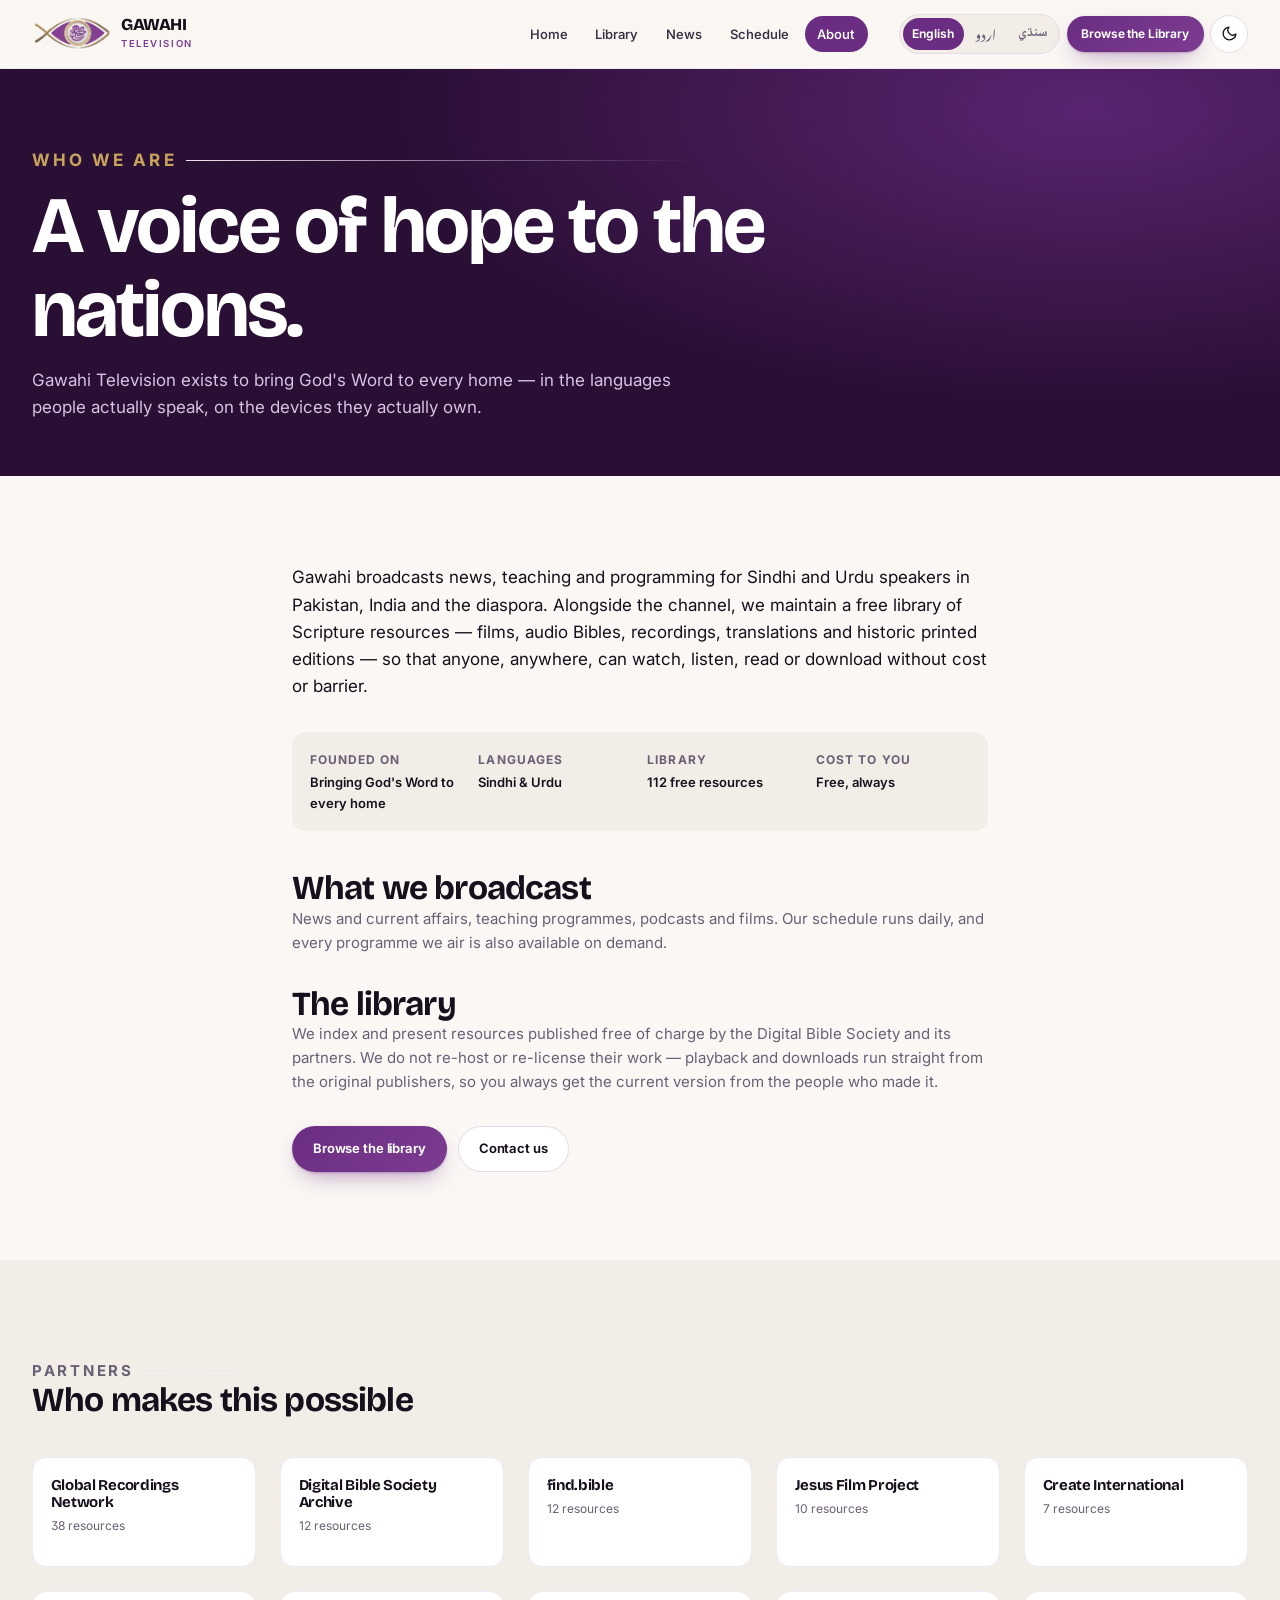
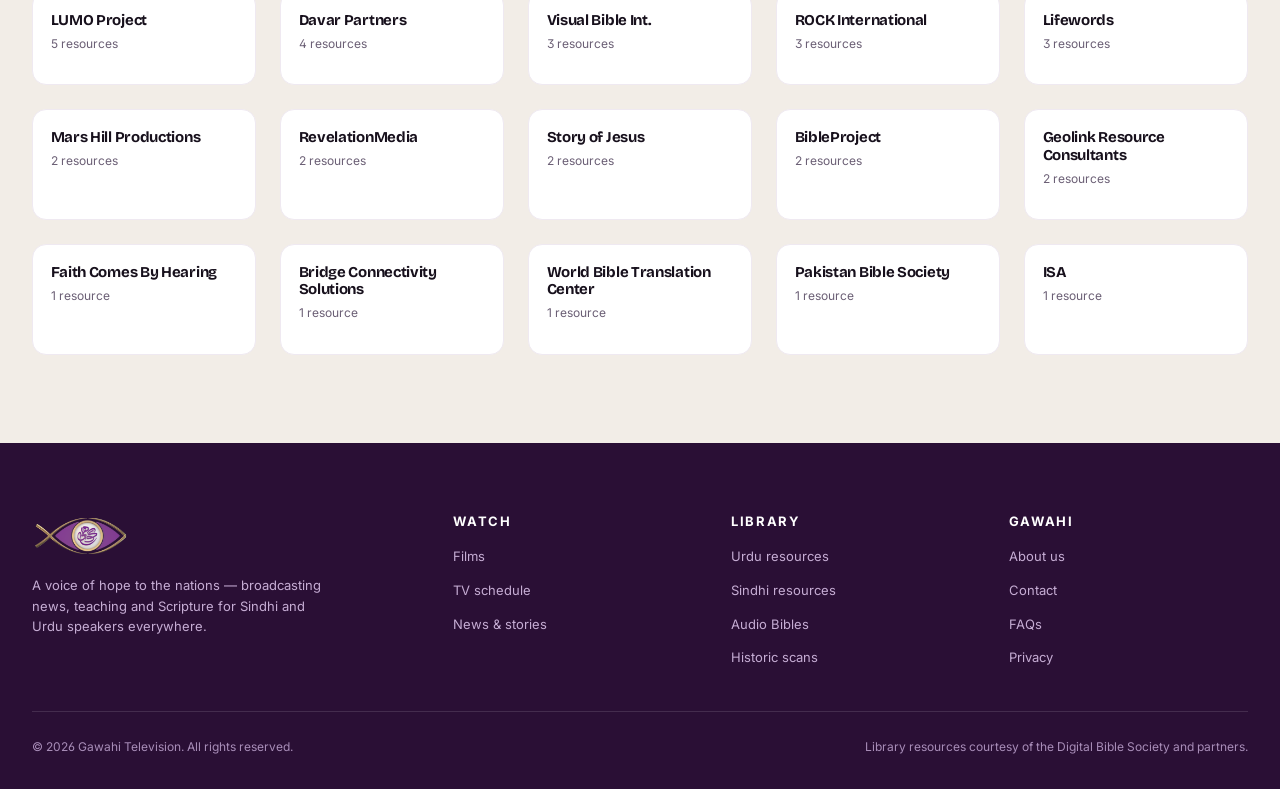
==== about.html @ 65384747 "Rebuild the Gawahi front end with a trilingual Scripture library Replaces the WordPress theme front " ====
<!doctype html>
<html lang="en">
<head>
<meta charset="utf-8">
<meta name="viewport" content="width=device-width,initial-scale=1">
<title>About — Gawahi Television</title>
<meta name="description" content="About Gawahi Television: a voice of hope to the nations, broadcasting and publishing free Scripture resources in Sindhi and Urdu.">
<link rel="icon" href="assets/img/gawahi-logo.png">
<link rel="preconnect" href="https://fonts.googleapis.com">
<link rel="preconnect" href="https://fonts.gstatic.com" crossorigin>
<link href="https://fonts.googleapis.com/css2?family=Bricolage+Grotesque:opsz,wght@12..96,400..800&family=Inter:wght@400..700&family=Noto+Nastaliq+Urdu:wght@400..700&family=Noto+Naskh+Arabic:wght@400..700&display=swap" rel="stylesheet">
<link rel="stylesheet" href="assets/css/site.css">
<script>
/* Apply the saved language before first paint so RTL never flashes. */
(function(){try{var l=localStorage.getItem('gawahi-lang');
if(l==='ur'||l==='sd'){var r=document.documentElement;r.lang=l;r.dir='rtl';
r.dataset.font=l==='ur'?'nastaliq':'naskh';}}catch(e){}})();
</script>
</head>
<body>

<header class="hdr">
  <div class="hdr-in">
    <a class="brand" href="index.html">
      <img src="assets/img/gawahi-logo.png" alt="">
      <span><b>GAWAHI</b><small data-i18n="brand.tv">Television</small></span>
    </a>
    <nav class="nav" id="nav" aria-label="Main">
      <a href="index.html" data-i18n="nav.home">Home</a>
      <a href="library.html" data-i18n="nav.library">Library</a>
      <a href="news.html" data-i18n="nav.news">News</a>
      <a href="schedule.html" data-i18n="nav.schedule">Schedule</a>
      <a href="about.html" data-i18n="nav.about">About</a>
    </nav>
    <div class="hdr-act">
      <div class="lang-switch" id="langSwitch" role="group" data-i18n-aria="nav.lang"></div>
      <a class="btn btn-p btn-sm" href="library.html" data-i18n="nav.browse" style="white-space:nowrap">Browse the Library</a>
      <button class="icon-btn" id="themeBtn" data-i18n-aria="nav.theme" aria-label="Toggle theme"></button>
      <button class="icon-btn burger" id="burger" data-i18n-aria="nav.menu" aria-label="Menu" aria-expanded="false" aria-controls="nav"></button>
    </div>
  </div>
</header>

<main>
  <section class="lib-head">
    <div class="wrap">
      <p class="eyebrow" style="color:var(--gold-500)" data-i18n="about.eyebrow">Who we are</p>
      <h1 data-i18n="about.title">A voice of hope to the nations.</h1>
      <p data-i18n="about.lede">Gawahi Television exists to bring God's Word to every home.</p>
    </div>
  </section>

  <section class="sec">
    <div class="wrap" style="max-width:760px">
      <p style="font-size:var(--t-md)" data-i18n="about.p1">Gawahi broadcasts news, teaching and programming.</p>

      <div class="facts" style="margin:2rem 0">
        <div><dt data-i18n="about.f1">Founded on</dt><dd data-i18n="about.f1v">Bringing God's Word to every home</dd></div>
        <div><dt data-i18n="about.f2">Languages</dt><dd data-i18n="about.f2v">Sindhi &amp; Urdu</dd></div>
        <div><dt data-i18n="about.f3">Library</dt><dd id="aboutCount">—</dd></div>
        <div><dt data-i18n="about.f4">Cost to you</dt><dd data-i18n="about.f4v">Free, always</dd></div>
      </div>

      <h3 style="margin-top:2.5rem" data-i18n="about.h1">What we broadcast</h3>
      <p style="color:var(--ink-mute)" data-i18n="about.b1">News, teaching programmes, podcasts and films.</p>

      <h3 style="margin-top:2rem" data-i18n="about.h2">The library</h3>
      <p style="color:var(--ink-mute)" data-i18n="about.b2">We index and present resources published free of charge.</p>

      <div class="hero-cta" style="margin-top:2rem">
        <a class="btn btn-p" href="library.html" data-i18n="about.cta1">Browse the library</a>
        <a class="btn btn-o" href="https://gawahi.tv/contact/" data-i18n="about.cta2">Contact us</a>
      </div>
    </div>
  </section>

  <section class="sec band">
    <div class="wrap">
      <div class="sec-hd"><div><p class="eyebrow" data-i18n="about.pEyebrow">Partners</p>
        <h2 style="font-size:var(--t-xl)" data-i18n="about.pTitle">Who makes this possible</h2></div></div>
      <div class="grid g-4" id="partners"></div>
    </div>
  </section>
</main>

<footer class="ftr">
  <div class="wrap">
    <div class="ftr-grid">
      <div class="ftr-brand">
        <img src="assets/img/gawahi-logo.png" alt="Gawahi Television">
        <p data-i18n="ftr.blurb">A voice of hope to the nations.</p>
      </div>
      <div><h4 data-i18n="ftr.watch">Watch</h4><ul>
        <li><a href="library.html?type=film" data-i18n="ftr.films">Films</a></li>
        <li><a href="schedule.html" data-i18n="ftr.tv">TV schedule</a></li>
        <li><a href="news.html" data-i18n="ftr.news">News &amp; stories</a></li>
      </ul></div>
      <div><h4 data-i18n="ftr.library">Library</h4><ul>
        <li><a href="library.html?lang=urd" data-i18n="ftr.urdu">Urdu resources</a></li>
        <li><a href="library.html?lang=snd" data-i18n="ftr.sindhi">Sindhi resources</a></li>
        <li><a href="library.html?type=audio-bible" data-i18n="ftr.ab">Audio Bibles</a></li>
        <li><a href="library.html?type=historic" data-i18n="ftr.hist">Historic scans</a></li>
      </ul></div>
      <div><h4 data-i18n="ftr.gawahi">Gawahi</h4><ul>
        <li><a href="about.html" data-i18n="ftr.about">About us</a></li>
        <li><a href="https://gawahi.tv/contact/" data-i18n="ftr.contact">Contact</a></li>
        <li><a href="https://gawahi.tv/faqs/" data-i18n="ftr.faq">FAQs</a></li>
        <li><a href="https://gawahi.tv/privacy-policy/" data-i18n="ftr.privacy">Privacy</a></li>
      </ul></div>
    </div>
    <div class="ftr-btm">
      <span id="ftrRights"></span>
      <span data-i18n="ftr.credit">Library resources courtesy of the Digital Bible Society and partners.</span>
    </div>
  </div>
</footer>

<div class="sheet" id="sheet"><div class="sheet-bg" id="sheetBg"></div><div class="sheet-panel" id="sheetPanel" role="dialog" aria-modal="true"></div></div>
<script type="module" src="assets/js/about.js"></script>
</body>
</html>
---- assets/css/site.css ----
/* ==========================================================================
   GAWAHI Television — design system
   Brand: royal purple + antique gold, sampled from the ichthys mark.
   Type:  Bricolage Grotesque (display) / Inter (text)
          Noto Nastaliq Urdu (Urdu) / Noto Naskh Arabic (Sindhi)
   ========================================================================== */

:root{
  /* ---- brand ---- */
  --purple-900:#2A0F35; --purple-800:#431A55; --purple-700:#5A2470;
  --purple-600:#6B2D82; --purple-500:#7B3C90; --purple-400:#9A5CAE; --purple-300:#BE90CD;
  --purple-100:#EFE3F3; --purple-050:#F8F2FA;
  --gold-700:#8A6E32;  --gold-600:#A9873F; --gold-500:#C9A45C; --gold-400:#DCBE7F; --gold-100:#F5EBD6;
  --red:#C7301F; --red-soft:#E8574A;

  /* ---- surfaces ---- */
  --ink:#17101C; --ink-soft:#3A2E42; --ink-mute:#6B5F75;
  --paper:#FFFFFF; --paper-2:#FAF7F4; --paper-3:#F2EDE7;
  --line:#E4DCE8; --line-soft:#EFE9F1;

  --bg:var(--paper-2); --fg:var(--ink); --card:var(--paper);

  /* ---- type ---- */
  --display:'Bricolage Grotesque','Archivo',system-ui,sans-serif;
  --text:'Inter',system-ui,-apple-system,'Segoe UI',sans-serif;
  --urdu:'Noto Nastaliq Urdu',serif;
  --arabic:'Noto Naskh Arabic','Noto Nastaliq Urdu',serif;

  /* fluid scale — 1.25 ratio */
  --t-xs:.75rem; --t-sm:.8125rem; --t-base:.9375rem; --t-md:1.0625rem;
  --t-lg:clamp(1.25rem,1.1rem + .7vw,1.5rem);
  --t-xl:clamp(1.6rem,1.35rem + 1.2vw,2.1rem);
  --t-2xl:clamp(2.1rem,1.6rem + 2.3vw,3.2rem);
  --t-3xl:clamp(2.8rem,1.9rem + 4vw,5rem);

  --r-sm:8px; --r:14px; --r-lg:22px; --r-xl:30px;
  --pad:clamp(1rem,4vw,2rem);
  --wrap:1280px;
  --shadow:0 1px 2px rgba(23,16,28,.05),0 8px 28px -12px rgba(23,16,28,.18);
  --shadow-lg:0 2px 6px rgba(23,16,28,.06),0 28px 64px -22px rgba(23,16,28,.34);
  --ease:cubic-bezier(.22,.9,.28,1);
}

@media (prefers-color-scheme:dark){
  :root:not([data-theme="light"]){
    --bg:#120C16; --fg:#F3EDF6; --card:#1C1422;
    --ink:#F3EDF6; --ink-soft:#CDBFD6; --ink-mute:#9A8CA5;
    --paper:#1C1422; --paper-2:#120C16; --paper-3:#251B2D;
    --line:#33263C; --line-soft:#271D30;
    --purple-100:#33203D; --purple-050:#241830; --purple-600:#C9A0DA; --purple-500:#B47FC7;
  }
}
:root[data-theme="dark"]{
  --bg:#120C16; --fg:#F3EDF6; --card:#1C1422;
  --ink:#F3EDF6; --ink-soft:#CDBFD6; --ink-mute:#9A8CA5;
  --paper:#1C1422; --paper-2:#120C16; --paper-3:#251B2D;
  --line:#33263C; --line-soft:#271D30;
  --purple-100:#33203D; --purple-050:#241830;
}

*,*::before,*::after{box-sizing:border-box}
html{-webkit-text-size-adjust:100%;scroll-behavior:smooth}
@media (prefers-reduced-motion:reduce){html{scroll-behavior:auto}
  *,*::before,*::after{animation-duration:.01ms!important;transition-duration:.01ms!important}}
body{
  margin:0;background:var(--bg);color:var(--fg);
  font-family:var(--text);font-size:var(--t-base);line-height:1.6;
  font-feature-settings:"cv02","cv03","cv04","ss01";
  -webkit-font-smoothing:antialiased;overflow-x:hidden;
  /* long titles, publisher names and URLs must never push a card wider */
  overflow-wrap:break-word;
}
h1,h2,h3,h4,p,li,dd,dt,span,a,button{overflow-wrap:break-word}
/* breaking inside a cursive Arabic word severs the letter joins — never do it */
:root[data-font="nastaliq"] :not(.latin):not(.latin *),
:root[data-font="naskh"] :not(.latin):not(.latin *){overflow-wrap:normal;word-break:normal}
img,video{max-width:100%;height:auto;display:block}
a{color:inherit;text-decoration:none}
button,input,select,textarea{font:inherit;color:inherit}
:focus-visible{outline:2.5px solid var(--purple-500);outline-offset:3px;border-radius:4px}

h1,h2,h3,h4{font-family:var(--display);font-weight:700;line-height:1.05;letter-spacing:-.025em;margin:0}
h1{font-size:var(--t-3xl)} h2{font-size:var(--t-2xl)} h3{font-size:var(--t-xl)} h4{font-size:var(--t-lg)}
p{margin:0 0 1em}

.wrap{max-width:var(--wrap);margin-inline:auto;padding-inline:var(--pad)}
.stack>*+*{margin-top:var(--gap,1rem)}
.sr{position:absolute;width:1px;height:1px;padding:0;margin:-1px;overflow:hidden;clip:rect(0 0 0 0);white-space:nowrap;border:0}

/* script-aware type ------------------------------------------------------- */
[lang="ur"],.f-urdu{font-family:var(--urdu);direction:rtl;line-height:2.1;font-size:1.15em}
[lang="sd"],.f-sindhi{font-family:var(--arabic);direction:rtl;line-height:1.95;font-size:1.1em}

/* ============================ header ============================ */
.hdr{position:sticky;top:0;z-index:60;background:color-mix(in srgb,var(--bg) 86%,transparent);
  backdrop-filter:blur(14px) saturate(1.6);border-bottom:1px solid var(--line-soft)}
.hdr-in{display:flex;align-items:center;gap:clamp(.75rem,2vw,1.5rem);height:68px;
  max-width:var(--wrap);margin-inline:auto;padding-inline:var(--pad)}
.brand{display:flex;align-items:center;gap:.6rem;flex:0 0 auto}
.brand img{height:36px;width:auto}
.brand b{font-family:var(--display);font-size:1.05rem;letter-spacing:-.03em;font-weight:800;
  line-height:1;display:block}
.brand small{display:block;font-size:.6rem;letter-spacing:.16em;text-transform:uppercase;
  color:var(--purple-500);font-weight:600;margin-top:2px}
.nav{display:flex;gap:.15rem;margin-inline-start:auto;align-items:center}
.nav a{padding:.5rem .8rem;border-radius:99px;font-size:var(--t-sm);font-weight:550;
  color:var(--ink-soft);transition:.18s var(--ease)}
.nav a:hover{background:var(--purple-050);color:var(--purple-600)}
.nav a[aria-current]{background:var(--purple-600);color:#fff}
.hdr-act{display:flex;gap:.4rem;align-items:center;margin-inline-start:.4rem;flex:0 0 auto}
.hdr-act .btn{flex:0 0 auto}
.nav a{white-space:nowrap}
.icon-btn{display:grid;place-items:center;width:38px;height:38px;border-radius:50%;
  border:1px solid var(--line);background:var(--card);cursor:pointer;transition:.18s var(--ease)}
.icon-btn:hover{border-color:var(--purple-400);color:var(--purple-600);transform:translateY(-1px)}
.icon-btn svg{width:17px;height:17px;stroke:currentColor;fill:none;stroke-width:1.9;
  stroke-linecap:round;stroke-linejoin:round}
.burger{display:none}
@media(max-width:900px){
  .nav{position:fixed;inset:68px 0 auto;flex-direction:column;align-items:stretch;gap:0;
    background:var(--card);border-bottom:1px solid var(--line);padding:.5rem var(--pad) 1rem;
    transform:translateY(-120%);transition:transform .35s var(--ease);box-shadow:var(--shadow-lg)}
  .nav[data-open]{transform:none}
  .nav a{padding:.85rem .6rem;border-radius:var(--r-sm)}
  .burger{display:grid}
}

/* ============================ buttons ============================ */
.btn{display:inline-flex;align-items:center;gap:.5rem;padding:.72rem 1.25rem;border-radius:99px;
  font-size:var(--t-sm);font-weight:650;letter-spacing:-.01em;cursor:pointer;border:1px solid transparent;
  transition:.2s var(--ease);position:relative;overflow:hidden;text-align:center;justify-content:center;
  flex:0 0 auto}
.btn svg{width:16px;height:16px;stroke:currentColor;fill:none;stroke-width:2;
  stroke-linecap:round;stroke-linejoin:round;flex:0 0 auto}
.btn-p{background:linear-gradient(135deg,var(--purple-600),var(--purple-500));color:#fff;
  box-shadow:0 1px 2px rgba(107,45,130,.3),0 10px 24px -10px rgba(107,45,130,.6)}
.btn-p:hover{transform:translateY(-2px);box-shadow:0 2px 4px rgba(107,45,130,.32),0 18px 34px -12px rgba(107,45,130,.7)}
.btn-p::after{content:"";position:absolute;inset:0;background:linear-gradient(120deg,transparent 30%,
  rgba(255,255,255,.28),transparent 70%);transform:translateX(-120%);transition:transform .7s var(--ease)}
.btn-p:hover::after{transform:translateX(120%)}
.btn-g{background:var(--gold-500);color:#241703;box-shadow:0 8px 20px -10px rgba(169,135,63,.8)}
.btn-g:hover{background:var(--gold-400);transform:translateY(-2px)}
.btn-o{border-color:var(--line);background:var(--card);color:var(--fg)}
.btn-o:hover{border-color:var(--purple-400);color:var(--purple-600);transform:translateY(-2px)}
.btn-ghost{background:transparent;color:var(--ink-soft)}
.btn-ghost:hover{background:var(--purple-050);color:var(--purple-600)}
.btn-sm{padding:.45rem .85rem;font-size:var(--t-xs)}

/* ============================ chips / meta ============================ */
.chip{display:inline-flex;align-items:center;gap:.4rem;padding:.3rem .7rem;border-radius:99px;
  font-size:var(--t-xs);font-weight:600;letter-spacing:.01em;background:var(--purple-050);
  color:var(--purple-600);border:1px solid var(--purple-100)}
.chip-g{background:var(--gold-100);color:var(--gold-700);border-color:transparent}
.chip-live{background:var(--red);color:#fff;border-color:transparent}
.chip-live::before{content:"";width:6px;height:6px;border-radius:50%;background:#fff;
  animation:pulse 1.6s infinite}
@keyframes pulse{0%,100%{opacity:1}50%{opacity:.25}}
.eyebrow{font-size:var(--t-xs);font-weight:700;letter-spacing:.18em;text-transform:uppercase;
  color:var(--purple-500);margin-bottom:.6rem;display:flex;align-items:center;gap:.6rem;flex-wrap:wrap}
.eyebrow::after{content:"";flex:1 1 3rem;min-width:3rem;height:1px;
  background:linear-gradient(90deg,var(--purple-100),transparent)}
.meta{font-size:var(--t-xs);color:var(--ink-mute);display:flex;gap:.5rem;align-items:center;flex-wrap:wrap}
.meta .dot{width:3px;height:3px;border-radius:50%;background:currentColor;opacity:.5}

/* ============================ hero ============================ */
.hero{position:relative;background:var(--purple-900);color:#fff;overflow:hidden;isolation:isolate}
.hero::before{content:"";position:absolute;inset:0;z-index:-2;
  background:radial-gradient(120% 90% at 12% 0%,var(--purple-700) 0%,var(--purple-900) 55%,#180721 100%)}
.hero::after{content:"";position:absolute;inset:0;z-index:-1;opacity:.5;
  background:url("data:image/svg+xml,%3Csvg xmlns='http://www.w3.org/2000/svg' width='140' height='140'%3E%3Cfilter id='n'%3E%3CfeTurbulence type='fractalNoise' baseFrequency='.85' numOctaves='3'/%3E%3C/filter%3E%3Crect width='140' height='140' filter='url(%23n)' opacity='.045'/%3E%3C/svg%3E")}
.hero-in{max-width:var(--wrap);margin-inline:auto;padding:clamp(3rem,8vw,6rem) var(--pad) clamp(3rem,7vw,5rem);
  display:grid;grid-template-columns:1.05fr .95fr;gap:clamp(2rem,5vw,4rem);align-items:center}
@media(max-width:940px){.hero-in{grid-template-columns:1fr;padding-top:clamp(2.5rem,7vw,4rem)}}
.hero h1{color:#fff;text-wrap:balance}
.hero h1 em{font-style:normal;color:var(--gold-500);position:relative;white-space:nowrap}
.hero h1 em::after{content:"";position:absolute;left:0;right:0;bottom:.06em;height:.09em;
  background:linear-gradient(90deg,var(--gold-500),transparent);border-radius:2px}
.hero p.lede{font-size:var(--t-md);color:#E3D3EC;max-width:52ch;margin-top:1.1rem}
.hero-cta{display:flex;gap:.7rem;flex-wrap:wrap;margin-top:1.8rem}
.hero-stats{display:flex;gap:clamp(1.2rem,3vw,2.4rem);margin-top:2.4rem;flex-wrap:wrap;
  padding-top:1.6rem;border-top:1px solid rgba(255,255,255,.14)}
.hero-stats b{display:block;font-family:var(--display);font-size:clamp(1.5rem,1.1rem + 1.4vw,2.1rem);
  color:var(--gold-500);line-height:1;letter-spacing:-.03em}
.hero-stats span{font-size:var(--t-xs);color:#C6ADD4;letter-spacing:.06em;text-transform:uppercase;
  display:block;margin-top:.35rem;font-weight:600}
.hero-media{position:relative;border-radius:var(--r-lg);overflow:hidden;box-shadow:var(--shadow-lg);
  background:#000;aspect-ratio:16/10}
.hero-media video,.hero-media img{width:100%;height:100%;object-fit:cover}
.hero-media .badge{position:absolute;top:1rem;inset-inline-start:1rem;z-index:2}
.hero-fish{position:absolute;inset-block:0;inset-inline-end:-8%;width:min(46%,520px);z-index:-1;
  opacity:.07;object-fit:contain;pointer-events:none}

/* rotating programme stills behind the hero */
.hero-bg{position:absolute;inset:0;z-index:-3;overflow:hidden}
.hero-bg img{position:absolute;inset:0;width:100%;height:100%;object-fit:cover;
  opacity:0;transform:scale(1.06);transition:opacity 1.6s var(--ease),transform 9s linear}
.hero-bg img.on{opacity:.3;transform:scale(1)}
.hero::before{z-index:-2}

/* featured programme panel */
.prog-panel{position:relative;border-radius:var(--r-lg);overflow:hidden;box-shadow:var(--shadow-lg);
  background:#000;aspect-ratio:16/10}
.prog-panel>img{position:absolute;inset:0;width:100%;height:100%;object-fit:cover;
  opacity:0;transition:opacity .9s var(--ease)}
.prog-panel>img.on{opacity:1}
.prog-panel .veil{position:absolute;inset:0;
  background:linear-gradient(180deg,rgba(23,7,33,.15) 0%,rgba(23,7,33,.55) 62%,rgba(23,7,33,.92) 100%)}
.prog-meta{position:absolute;inset-inline:0;bottom:0;padding:1.4rem 1.5rem}
.prog-meta h3{color:#fff;font-size:var(--t-lg);margin-bottom:.25rem}
.prog-meta p{color:#DCC9E6;font-size:var(--t-sm);margin:0}
.prog-dots{display:flex;gap:.4rem;margin-top:.9rem}
.prog-dots button{width:26px;height:4px;border-radius:99px;border:0;cursor:pointer;padding:0;
  background:rgba(255,255,255,.3);transition:.25s var(--ease)}
.prog-dots button[aria-pressed="true"]{background:var(--gold-500);width:38px}

/* programme cards */
.prog-card{position:relative;border-radius:var(--r);overflow:hidden;aspect-ratio:16/9;
  display:block;transition:.3s var(--ease);background:#000}
.prog-card:hover{transform:translateY(-4px);box-shadow:var(--shadow-lg)}
.prog-card img{width:100%;height:100%;object-fit:cover;transition:transform .6s var(--ease)}
.prog-card:hover img{transform:scale(1.06)}
.prog-card .veil{position:absolute;inset:0;
  background:linear-gradient(180deg,transparent 35%,rgba(23,7,33,.9) 100%)}
.prog-card .cap{position:absolute;inset-inline:0;bottom:0;padding:.9rem 1rem}
.prog-card .cap b{display:block;color:#fff;font-family:var(--display);font-size:var(--t-md);
  letter-spacing:-.02em;line-height:1.2}
.prog-card .cap span{display:block;color:#D6C2E1;font-size:var(--t-xs);margin-top:.2rem}

/* ============================ sections ============================ */
.sec{padding:clamp(3rem,7vw,5.5rem) 0}
.sec-hd{display:flex;align-items:flex-end;justify-content:space-between;gap:1.5rem;
  margin-bottom:clamp(1.5rem,3vw,2.4rem);flex-wrap:wrap}
.sec-hd h2{text-wrap:balance;max-width:22ch}
.sec-hd p{color:var(--ink-mute);max-width:56ch;margin:.7rem 0 0;font-size:var(--t-base)}
.band{background:var(--paper-3)}
.band-dark{background:var(--purple-900);color:#fff}
.band-dark h2,.band-dark h3{color:#fff}
.band-dark p{color:#D6C2E1}

/* ============================ cards / grid ============================ */
.grid{display:grid;gap:clamp(1rem,2vw,1.5rem)}
.g-2{grid-template-columns:repeat(auto-fill,minmax(min(320px,100%),1fr))}
.g-3{grid-template-columns:repeat(auto-fill,minmax(min(268px,100%),1fr))}
.g-4{grid-template-columns:repeat(auto-fill,minmax(min(210px,100%),1fr))}

.card{background:var(--card);border:1px solid var(--line-soft);border-radius:var(--r);
  overflow:hidden;display:flex;flex-direction:column;transition:.25s var(--ease);
  position:relative;text-align:start}
.card:hover{transform:translateY(-4px);box-shadow:var(--shadow-lg);border-color:var(--purple-100)}
.card-media{position:relative;aspect-ratio:16/10;background:
  linear-gradient(135deg,var(--purple-800),var(--purple-600));overflow:hidden;flex:0 0 auto}
.card-media img{width:100%;height:100%;object-fit:cover;transition:transform .5s var(--ease)}
.card:hover .card-media img{transform:scale(1.05)}
.card-media.tall{aspect-ratio:3/4}
.card-body{padding:1rem 1.1rem 1.15rem;display:flex;flex-direction:column;gap:.45rem;flex:1}
.card-body h3{font-size:var(--t-md);letter-spacing:-.02em;line-height:1.25}
.card-body .native{font-size:1.05em;color:var(--purple-500);margin:0}
.card-body p{font-size:var(--t-sm);color:var(--ink-mute);margin:0;
  display:-webkit-box;-webkit-line-clamp:2;line-clamp:2;-webkit-box-orient:vertical;overflow:hidden}
.card-foot{margin-top:auto;padding-top:.7rem;display:flex;align-items:center;
  justify-content:space-between;gap:.5rem}
.card-tags{position:absolute;top:.65rem;inset-inline-start:.65rem;display:flex;gap:.35rem;z-index:2}
.tag{padding:.25rem .55rem;border-radius:6px;font-size:.68rem;font-weight:700;letter-spacing:.05em;
  text-transform:uppercase;background:rgba(23,16,28,.72);color:#fff;backdrop-filter:blur(6px)}
.tag-g{background:var(--gold-500);color:#241703}
.dur{position:absolute;bottom:.6rem;inset-inline-end:.6rem;padding:.2rem .45rem;border-radius:5px;
  background:rgba(0,0,0,.75);color:#fff;font-size:.7rem;font-weight:650;font-variant-numeric:tabular-nums;z-index:2}
.play-ring{position:absolute;inset:0;display:grid;place-items:center;z-index:1;
  background:linear-gradient(180deg,transparent 40%,rgba(23,16,28,.5));opacity:0;transition:.28s var(--ease)}
.card:hover .play-ring{opacity:1}
.play-ring i{display:grid;place-items:center;width:54px;height:54px;border-radius:50%;
  background:rgba(255,255,255,.94);color:var(--purple-700);transform:scale(.8);transition:.28s var(--ease)}
.card:hover .play-ring i{transform:none}
.play-ring svg{width:22px;height:22px;fill:currentColor;margin-inline-start:3px}

/* horizontal rail */
.rail{display:grid;grid-auto-flow:column;grid-auto-columns:minmax(min(255px,78vw),1fr);gap:1.1rem;
  overflow-x:auto;padding-bottom:1rem;scroll-snap-type:x mandatory;
  scrollbar-width:thin;scrollbar-color:var(--purple-300) transparent}
.rail>*{scroll-snap-align:start}
/* a soft edge so a partly-visible card reads as "scroll me", not "clipped" */
.rail{mask-image:linear-gradient(to right,#000 0,#000 calc(100% - 44px),transparent 100%)}
[dir="rtl"] .rail{mask-image:linear-gradient(to left,#000 0,#000 calc(100% - 44px),transparent 100%)}
.rail:has(> :last-child:nth-child(-n+2)){mask-image:none}
.rail::-webkit-scrollbar{height:7px}
.rail::-webkit-scrollbar-thumb{background:var(--purple-300);border-radius:99px}
.rail::-webkit-scrollbar-track{background:var(--line-soft);border-radius:99px}

/* ============================ language cards ============================ */
.lang-grid{display:grid;grid-template-columns:repeat(auto-fit,minmax(min(320px,100%),1fr));gap:1.4rem}
.lang-card{position:relative;padding:clamp(1.6rem,3vw,2.4rem);border-radius:var(--r-lg);
  background:var(--card);border:1px solid var(--line);overflow:hidden;transition:.3s var(--ease);
  display:flex;flex-direction:column;min-height:250px}
.lang-card:hover{transform:translateY(-5px);box-shadow:var(--shadow-lg);border-color:var(--purple-300)}
.lang-card .scriptmark{position:absolute;inset-inline-end:-.1em;top:-.22em;font-size:11rem;
  line-height:1;color:var(--purple-600);opacity:.07;pointer-events:none;font-family:var(--arabic)}
.lang-card h3{font-size:var(--t-xl)}
.lang-card .nm{font-size:2rem;color:var(--purple-500);margin:.2rem 0 .5rem;line-height:1.6}
.lang-card ul{list-style:none;margin:1.2rem 0 0;padding:0;display:flex;flex-wrap:wrap;gap:.4rem}
.lang-card li{font-size:var(--t-xs);padding:.3rem .65rem;border-radius:99px;
  background:var(--paper-3);color:var(--ink-soft);font-weight:600}
.lang-card .go{margin-top:auto;padding-top:1.3rem;display:flex;align-items:center;gap:.45rem;
  color:var(--purple-600);font-weight:700;font-size:var(--t-sm)}
.lang-card:hover .go svg{transform:translateX(4px)}
.lang-card .go svg{width:16px;height:16px;stroke:currentColor;fill:none;stroke-width:2.2;
  transition:transform .25s var(--ease)}

/* ============================ library ============================ */
.lib-head{background:var(--purple-900);color:#fff;padding:clamp(2.4rem,6vw,4rem) 0 clamp(1.6rem,3vw,2.4rem);
  position:relative;overflow:hidden}
.lib-head::before{content:"";position:absolute;inset:0;
  background:radial-gradient(90% 120% at 85% 10%,var(--purple-700),transparent 60%)}
.lib-head>*{position:relative}
.lib-head h1{color:#fff;max-width:16ch}
.lib-head p{color:#D6C2E1;max-width:60ch;margin-top:.9rem;font-size:var(--t-md)}

.filters{position:sticky;top:68px;z-index:40;background:color-mix(in srgb,var(--bg) 92%,transparent);
  backdrop-filter:blur(14px);border-bottom:1px solid var(--line);padding:.85rem 0}
.filters-in{max-width:var(--wrap);margin-inline:auto;padding-inline:var(--pad);
  display:flex;gap:.65rem;align-items:center;flex-wrap:wrap}
.search{flex:1 1 240px;min-width:0;position:relative;display:flex;align-items:center}
.search svg{position:absolute;inset-inline-start:.85rem;width:16px;height:16px;stroke:var(--ink-mute);
  fill:none;stroke-width:2;pointer-events:none}
.search input{width:100%;padding-block:.65rem;padding-inline:2.5rem 1rem;border-radius:99px;
  border:1px solid var(--line);background:var(--card);font-size:var(--t-sm);transition:.2s var(--ease)}
.search input:focus{border-color:var(--purple-400);outline:none;box-shadow:0 0 0 4px var(--purple-050)}
.seg{display:flex;background:var(--paper-3);border-radius:99px;padding:3px;gap:2px;
  max-width:100%;overflow-x:auto;scrollbar-width:none}
.seg::-webkit-scrollbar{display:none}
.seg button{flex:0 0 auto}
.seg button{padding:.45rem .95rem;border-radius:99px;border:0;background:transparent;cursor:pointer;
  font-size:var(--t-sm);font-weight:620;color:var(--ink-mute);transition:.2s var(--ease);white-space:nowrap}
.seg button[aria-pressed="true"]{background:var(--card);color:var(--purple-600);box-shadow:var(--shadow)}
.fchips{display:flex;gap:.4rem;flex-wrap:wrap;width:100%}
.fchip{padding:.42rem .85rem;border-radius:99px;border:1px solid var(--line);background:var(--card);
  cursor:pointer;font-size:var(--t-xs);font-weight:620;color:var(--ink-soft);transition:.2s var(--ease);
  display:inline-flex;align-items:center;gap:.4rem}
.fchip:hover{border-color:var(--purple-400);color:var(--purple-600)}
.fchip[aria-pressed="true"]{background:var(--purple-600);border-color:var(--purple-600);color:#fff}
.fchip b{font-variant-numeric:tabular-nums;opacity:.7;font-weight:700}
.fchip[aria-pressed="true"] b{opacity:.85}
.count{font-size:var(--t-sm);color:var(--ink-mute);margin-inline-start:auto;white-space:nowrap}

.empty{text-align:center;padding:5rem 1rem;color:var(--ink-mute)}
.empty svg{width:52px;height:52px;stroke:var(--purple-300);fill:none;stroke-width:1.4;margin-bottom:1rem}

/* ============================ detail / player ============================ */
.sheet{position:fixed;inset:0;z-index:90;display:none}
.sheet[data-open]{display:block}
.sheet-bg{position:absolute;inset:0;background:rgba(23,16,28,.62);backdrop-filter:blur(6px);
  animation:fade .3s var(--ease)}
.sheet-panel{position:absolute;inset-block:0;inset-inline-end:0;width:min(880px,100%);
  background:var(--bg);overflow-y:auto;overscroll-behavior:contain;box-shadow:var(--shadow-lg);
  animation:slide .38s var(--ease)}
@keyframes fade{from{opacity:0}}
@keyframes slide{from{transform:translateX(100%)}}
@media(prefers-reduced-motion:reduce){.sheet-panel,.sheet-bg{animation:none}}
.sheet-close{position:sticky;top:0;z-index:5;display:flex;justify-content:space-between;
  align-items:center;gap:1rem;padding:.8rem var(--pad);background:color-mix(in srgb,var(--bg) 90%,transparent);
  backdrop-filter:blur(10px);border-bottom:1px solid var(--line-soft)}
.sheet-body{padding:0 var(--pad) 3rem}
.player{background:#000;border-radius:var(--r);overflow:hidden;aspect-ratio:16/9;margin-bottom:1.2rem;
  position:relative;box-shadow:var(--shadow-lg)}
.player video{width:100%;height:100%;background:#000}
.player-poster{position:absolute;inset:0;display:grid;place-items:center;cursor:pointer;
  background-size:cover;background-position:center}
.player-poster::before{content:"";position:absolute;inset:0;background:rgba(23,16,28,.45)}
.player-poster i{position:relative;display:grid;place-items:center;width:76px;height:76px;
  border-radius:50%;background:rgba(255,255,255,.95);color:var(--purple-700);transition:.25s var(--ease)}
.player-poster:hover i{transform:scale(1.08)}
.player-poster svg{width:30px;height:30px;fill:currentColor;margin-inline-start:4px}

.audio-player{background:linear-gradient(135deg,var(--purple-800),var(--purple-600));
  border-radius:var(--r);padding:1.4rem;color:#fff;margin-bottom:1.2rem}
.audio-player audio{width:100%;margin-top:.9rem}
.audio-player h4{color:#fff;font-size:var(--t-md)}
.audio-player p{color:#D6C2E1;font-size:var(--t-sm);margin:.3rem 0 0}

.chapters{border:1px solid var(--line);border-radius:var(--r);overflow:hidden;margin:1.2rem 0}
.chapters-hd{padding:.8rem 1rem;background:var(--paper-3);font-size:var(--t-sm);font-weight:700;
  display:flex;justify-content:space-between;align-items:center}
.chapters-list{max-height:340px;overflow-y:auto}
.chapters-list button{display:flex;width:100%;gap:.8rem;align-items:center;padding:.7rem 1rem;
  border:0;border-top:1px solid var(--line-soft);background:transparent;cursor:pointer;text-align:start;
  font-size:var(--t-sm);transition:.15s var(--ease)}
.chapters-list button:hover{background:var(--purple-050)}
.chapters-list button[aria-current]{background:var(--purple-050);color:var(--purple-600);font-weight:650}
.chapters-list .n{flex:0 0 30px;font-variant-numeric:tabular-nums;color:var(--ink-mute);
  font-size:var(--t-xs);font-weight:700}
.chapters-list button[aria-current] .n{color:var(--purple-500)}

.ch-grid{display:flex;flex-wrap:wrap;gap:.35rem;padding:.85rem;max-height:260px;overflow-y:auto}
.ch-grid button{width:auto;min-width:44px;justify-content:center;padding:.4rem .5rem;
  border:1px solid var(--line);border-radius:8px;background:var(--card);cursor:pointer;
  font-size:var(--t-xs);font-weight:650;font-variant-numeric:tabular-nums;color:var(--ink-soft);
  transition:.15s var(--ease)}
.ch-grid button:hover{border-color:var(--purple-400);color:var(--purple-600)}
.ch-grid button[aria-pressed="true"]{background:var(--purple-600);border-color:var(--purple-600);color:#fff}
.book-sel{border:1px solid var(--line);border-radius:8px;padding:.4rem .6rem;background:var(--card);
  font-weight:650;font-size:var(--t-sm);max-width:60%}

.dl-list{display:grid;gap:.5rem;margin-top:.7rem}
.dl{display:flex;align-items:center;gap:.8rem;padding:.8rem 1rem;border:1px solid var(--line);
  border-radius:var(--r-sm);background:var(--card);transition:.2s var(--ease)}
.dl:hover{border-color:var(--purple-400);transform:translateX(3px)}
.dl svg{width:18px;height:18px;stroke:var(--purple-500);fill:none;stroke-width:1.9;flex:0 0 auto}
.dl-t{flex:1;min-width:0;font-size:var(--t-sm);font-weight:600}
.dl-s{font-size:var(--t-xs);color:var(--ink-mute);white-space:nowrap}

.facts{display:grid;grid-template-columns:repeat(auto-fit,minmax(min(140px,100%),1fr));gap:.9rem;
  padding:1.1rem;background:var(--paper-3);border-radius:var(--r);margin:1.2rem 0}
.facts dt{font-size:var(--t-xs);text-transform:uppercase;letter-spacing:.09em;color:var(--ink-mute);
  font-weight:700;margin-bottom:.2rem}
.facts dd{margin:0;font-size:var(--t-sm);font-weight:600}

.reader{border:1px solid var(--line);border-radius:var(--r);overflow:hidden;height:min(72vh,780px);
  margin-bottom:1.2rem;background:var(--paper-3)}
.reader iframe{width:100%;height:100%;border:0}

/* ============================ gallery ============================ */
.masonry{columns:4 220px;column-gap:1rem}
.masonry figure{margin:0 0 1rem;break-inside:avoid;border-radius:var(--r-sm);overflow:hidden;
  position:relative;cursor:zoom-in;background:var(--paper-3);transition:.25s var(--ease)}
.masonry figure:hover{transform:scale(1.015);box-shadow:var(--shadow-lg)}
.masonry img{width:100%;display:block}
.lightbox{position:fixed;inset:0;z-index:95;background:rgba(12,7,16,.94);display:none;
  place-items:center;padding:2rem;backdrop-filter:blur(4px)}
.lightbox[data-open]{display:grid}
.lightbox img{max-width:100%;max-height:86vh;border-radius:var(--r-sm);box-shadow:var(--shadow-lg)}
.lightbox .x{position:absolute;top:1.2rem;inset-inline-end:1.2rem}

/* ============================ articles ============================ */
.article{border-radius:var(--r);overflow:hidden;background:var(--card);border:1px solid var(--line-soft);
  display:grid;grid-template-columns:minmax(min(180px,34%),34%) 1fr;transition:.25s var(--ease)}
.article:hover{transform:translateY(-3px);box-shadow:var(--shadow-lg)}
@media(max-width:620px){.article{grid-template-columns:1fr}}
.article-img{background:var(--purple-800);aspect-ratio:4/3}
.article-img img{width:100%;height:100%;object-fit:cover}
.article-body{padding:1.3rem 1.4rem;display:flex;flex-direction:column;gap:.5rem}
.article-body h3{font-size:var(--t-lg)}
.article-body p{font-size:var(--t-sm);color:var(--ink-mute);margin:0;
  display:-webkit-box;-webkit-line-clamp:3;line-clamp:3;-webkit-box-orient:vertical;overflow:hidden}

/* ============================ schedule ============================ */
.sched{border:1px solid var(--line);border-radius:var(--r);overflow:hidden;background:var(--card)}
.sched-row{display:grid;grid-template-columns:96px 1fr auto;gap:1rem;align-items:center;
  padding:.95rem 1.2rem;border-top:1px solid var(--line-soft);transition:.18s var(--ease)}
.sched-row:first-child{border-top:0}
.sched-row:hover{background:var(--purple-050)}
.sched-row.now{background:var(--purple-050);box-shadow:inset 3px 0 0 var(--purple-600)}
.sched-t{font-family:var(--display);font-weight:700;font-size:var(--t-md);
  font-variant-numeric:tabular-nums;color:var(--purple-600)}
.sched-n{font-weight:650;font-size:var(--t-base);display:block}
.sched-d{font-size:var(--t-xs);color:var(--ink-mute);margin-top:.1rem;display:block}
@media(max-width:560px){.sched-row{grid-template-columns:76px 1fr}.sched-row .chip{grid-column:2}}

/* ============================ footer ============================ */
.ftr{background:var(--purple-900);color:#E3D3EC;padding:clamp(3rem,6vw,4.5rem) 0 2rem;margin-top:auto}
.ftr-grid{display:grid;grid-template-columns:1.6fr repeat(3,1fr);gap:2.4rem}
@media(max-width:820px){.ftr-grid{grid-template-columns:1fr 1fr}}
@media(max-width:520px){.ftr-grid{grid-template-columns:1fr}}
.ftr h4{color:#fff;font-size:var(--t-sm);text-transform:uppercase;letter-spacing:.13em;
  margin-bottom:1rem;font-family:var(--text);font-weight:700}
.ftr ul{list-style:none;padding:0;margin:0;display:grid;gap:.6rem}
.ftr a{font-size:var(--t-sm);color:#C6ADD4;transition:.18s var(--ease)}
.ftr a:hover{color:var(--gold-500)}
.ftr-brand img{height:44px;margin-bottom:1rem}
.ftr-brand p{font-size:var(--t-sm);color:#C6ADD4;max-width:38ch}
.ftr-btm{margin-top:2.6rem;padding-top:1.6rem;border-top:1px solid rgba(255,255,255,.12);
  display:flex;justify-content:space-between;gap:1rem;flex-wrap:wrap;font-size:var(--t-xs);color:#A88DB8}

/* ============================ misc ============================ */
.reveal{opacity:0;transform:translateY(18px)}
.reveal.in{opacity:1;transform:none;transition:opacity .6s var(--ease),transform .6s var(--ease)}
@media(prefers-reduced-motion:reduce){.reveal{opacity:1;transform:none}}
.note{padding:1rem 1.2rem;border-radius:var(--r-sm);background:var(--gold-100);color:var(--gold-700);
  font-size:var(--t-sm);border-inline-start:3px solid var(--gold-500)}
:root[data-theme="dark"] .note{background:#2E2413;color:var(--gold-400)}
@media (prefers-color-scheme:dark){:root:not([data-theme="light"]) .note{background:#2E2413;color:var(--gold-400)}}
.scroll-x{overflow-x:auto}

/* ==========================================================================
   Language: script-aware typography + RTL
   ========================================================================== */

/* When the whole interface is in Urdu or Sindhi, the body face changes with it. */
:root[data-font="nastaliq"]{ --text:'Noto Nastaliq Urdu',serif; --display:'Noto Nastaliq Urdu',serif; }
:root[data-font="naskh"]   { --text:'Noto Naskh Arabic',serif;  --display:'Noto Naskh Arabic',serif; }

/* Arabic script is cursive: letters JOIN. Any letter-spacing pulls those joins
   apart and renders the word broken, so tracking must be zero everywhere the
   interface language is Urdu or Sindhi. Latin runs opt back in via .latin. */
:root[data-font="nastaliq"] :not(.latin):not(.latin *),
:root[data-font="naskh"]    :not(.latin):not(.latin *){letter-spacing:normal}

/* Nastaliq hangs a long way below the baseline and needs generous leading. */
:root[data-font="nastaliq"] body{line-height:2.15}
:root[data-font="naskh"] body{line-height:1.95}
:root[data-font="nastaliq"] h1{line-height:1.42;padding-block:.2em}
:root[data-font="nastaliq"] h2{line-height:1.5;padding-block:.18em}
:root[data-font="nastaliq"] h3{line-height:1.7;padding-block:.14em}
:root[data-font="nastaliq"] h4{line-height:1.8;padding-block:.12em}
:root[data-font="naskh"] h1{line-height:1.35;padding-block:.14em}
:root[data-font="naskh"] h2{line-height:1.42;padding-block:.12em}
:root[data-font="naskh"] h3{line-height:1.55;padding-block:.1em}
:root[data-font="naskh"] h4{line-height:1.65;padding-block:.08em}

/* Small caps-style labels are a Latin idiom; in Arabic they just need room. */
:root[data-font="nastaliq"] .eyebrow,:root[data-font="naskh"] .eyebrow{
  text-transform:none;line-height:1.9}
:root[data-font="nastaliq"] .brand small,:root[data-font="naskh"] .brand small,
:root[data-font="nastaliq"] .facts dt,:root[data-font="naskh"] .facts dt,
:root[data-font="nastaliq"] .ftr h4,:root[data-font="naskh"] .ftr h4,
:root[data-font="nastaliq"] .hero-stats span,:root[data-font="naskh"] .hero-stats span,
:root[data-font="nastaliq"] .tag,:root[data-font="naskh"] .tag{text-transform:none}
:root[data-font="nastaliq"] .brand small{font-size:.68rem;line-height:1.6}
:root[data-font="naskh"] .brand small{font-size:.66rem;line-height:1.5}
:root[data-font="nastaliq"] .facts dt,:root[data-font="naskh"] .facts dt{line-height:1.8}
:root[data-font="nastaliq"] .ftr h4,:root[data-font="naskh"] .ftr h4{line-height:1.8}
:root[data-font="nastaliq"] .hero-stats span,:root[data-font="naskh"] .hero-stats span{line-height:1.7}

/* Controls: descenders need vertical room or they clip against the border. */
:root[data-font="nastaliq"] .btn{padding-block:.5rem;line-height:2.1}
:root[data-font="naskh"] .btn{padding-block:.6rem;line-height:1.9}
:root[data-font="nastaliq"] .chip,:root[data-font="nastaliq"] .fchip,
:root[data-font="nastaliq"] .seg button{padding-block:.3rem;line-height:2}
:root[data-font="naskh"] .chip,:root[data-font="naskh"] .fchip,
:root[data-font="naskh"] .seg button{padding-block:.34rem;line-height:1.85}
:root[data-font="nastaliq"] .nav a,:root[data-font="naskh"] .nav a{line-height:2}
:root[data-font="nastaliq"] .tag{line-height:1.9;padding-block:.18rem}
:root[data-font="naskh"] .tag{line-height:1.75;padding-block:.2rem}

/* Two-line clamps cut Nastaliq descenders off mid-stroke. Give them a third
   line's worth of box and let the text breathe instead. */
:root[data-font="nastaliq"] .card-body p{-webkit-line-clamp:2;line-height:1.95}
:root[data-font="nastaliq"] .article-body p{-webkit-line-clamp:2;line-height:1.95}
:root[data-font="naskh"] .card-body p,:root[data-font="naskh"] .article-body p{line-height:1.8}
:root[data-font="nastaliq"] .card-body,:root[data-font="naskh"] .card-body{padding-bottom:1.3rem}

/* The gold rule under the hero emphasis sits too close to Nastaliq descenders. */
:root[data-font="nastaliq"] .hero h1 em::after{bottom:-.16em}
:root[data-font="naskh"] .hero h1 em::after{bottom:-.04em}

/* The header bar is sized for Latin; Arabic labels need a little more height. */
:root[data-font="nastaliq"] .hdr-in,:root[data-font="naskh"] .hdr-in{height:76px}
/* keep Latin proper nouns and numerals readable inside an RTL page */
:root[data-font="nastaliq"] .sched-t,:root[data-font="naskh"] .sched-t,
:root[data-font="nastaliq"] .dur,:root[data-font="naskh"] .dur,
:root[data-font="nastaliq"] .ch-grid button,:root[data-font="naskh"] .ch-grid button,
:root[data-font="nastaliq"] .hero-stats b,:root[data-font="naskh"] .hero-stats b{
  font-family:'Inter',system-ui,sans-serif;letter-spacing:-.02em}
:root[data-font="nastaliq"] .brand b,:root[data-font="naskh"] .brand b,
:root[data-font="nastaliq"] .brand small,:root[data-font="naskh"] .brand small{
  font-family:'Bricolage Grotesque','Archivo',system-ui,sans-serif}

/* --- RTL corrections for the few places direction actually matters --- */
[dir="rtl"] .sheet-panel{animation-name:slide-rtl}
@keyframes slide-rtl{from{transform:translateX(-100%)}}
[dir="rtl"] .dl:hover{transform:translateX(-3px)}
[dir="rtl"] .lang-card:hover .go svg{transform:translateX(-4px) scaleX(-1)}
[dir="rtl"] .lang-card .go svg,[dir="rtl"] .btn svg.flip{transform:scaleX(-1)}
[dir="rtl"] .eyebrow::after{background:linear-gradient(270deg,var(--purple-100),transparent)}
[dir="rtl"] .hero h1 em::after{background:linear-gradient(270deg,var(--gold-500),transparent)}
[dir="rtl"] .sched-row.now{box-shadow:inset -3px 0 0 var(--purple-600)}
[dir="rtl"] .note{border-inline-start:0;border-inline-end:3px solid var(--gold-500)}
[dir="rtl"] .rail{direction:rtl}
[dir="rtl"] .masonry{direction:rtl}

/* --- the switcher itself --- */
.lang-switch{display:flex;gap:2px;padding:3px;border-radius:99px;background:var(--paper-3);
  border:1px solid var(--line)}
.lang-switch button{padding:.3rem .6rem;border:0;border-radius:99px;background:transparent;
  cursor:pointer;font-size:var(--t-xs);font-weight:650;color:var(--ink-mute);line-height:1.7;
  transition:.18s var(--ease);white-space:nowrap}
.lang-switch button:hover{color:var(--purple-600)}
.lang-switch button[aria-pressed="true"]{background:var(--purple-600);color:#fff}
.lang-switch button[lang="ur"]{font-family:'Noto Nastaliq Urdu',serif;font-size:.8rem;padding-block:.15rem}
.lang-switch button[lang="sd"]{font-family:'Noto Naskh Arabic',serif;font-size:.85rem}
/* The header has to fit a wordmark, three languages, a theme toggle and a menu.
   Shed the least useful parts as it narrows, rather than letting it clip. */
@media(max-width:1080px){
  .hdr-act .btn{display:none}          /* the CTA duplicates the nav link */
}
/* Urdu and Sindhi nav labels run longer, so the bar needs more room before the
   CTA earns its place alongside them. */
@media(max-width:1240px){
  :root[data-font="nastaliq"] .hdr-act .btn,
  :root[data-font="naskh"] .hdr-act .btn{display:none}
}
@media(max-width:720px){
  .brand small{display:none}
  .brand b{font-size:.95rem}
  .lang-switch button{padding:.28rem .5rem}
}
@media(max-width:600px){
  .hdr-in{gap:.5rem}
}
@media(max-width:400px){
  .brand span{display:none}            /* the logo alone still identifies the channel */
}
/* the switcher, once moved into the drawer */
.lang-switch[data-in-nav]{margin-top:.6rem;justify-content:space-between}
.lang-switch[data-in-nav] button{flex:1;padding:.6rem .4rem;font-size:var(--t-sm)}
.lang-switch[data-in-nav] button[lang="ur"]{font-size:.95rem}
.lang-switch[data-in-nav] button[lang="sd"]{font-size:1rem}

/* Latin numerals and codes must not be re-ordered by the RTL algorithm
   ("200+" would otherwise render as "+200"). */
/* Only elements whose ENTIRE content is a Latin numeral or code belong here.
   Anything containing a translated sentence must keep the page direction. */
.hero-stats b,.dur,.sched-t,.ch-grid button,.fchip b,.dl-s,
.chapters-list .n,.meta time{direction:ltr;unicode-bidi:isolate}
[dir="rtl"] .hero-stats b{display:inline-block}


/* Resource titles, descriptions and publisher names come from the DBS catalogue
   and stay in English. Inside an Urdu/Sindhi page they must keep a Latin face and
   their own reading direction, or Nastaliq mangles them. */
.latin{font-family:'Inter',system-ui,-apple-system,sans-serif;
  direction:ltr;text-align:start;line-height:1.55;
  letter-spacing:-.005em;text-transform:none}
/* isolate belongs on inline runs; on a block it adds width the clamp then clips */
span.latin,.meta.latin,.dl-t.latin{unicode-bidi:isolate}
h1.latin,h2.latin,h3.latin,h4.latin{font-family:'Bricolage Grotesque','Archivo',system-ui,sans-serif;
  line-height:1.15;letter-spacing:-.02em;padding-block:0}
/* An English block inside an RTL page reads left-aligned — that is the normal
   convention, and right-aligning it also overflowed the line-clamp box. */
[dir="rtl"] .latin{text-align:left}
[dir="rtl"] .meta.latin{justify-content:flex-start}


/* A library card carries English catalogue text, so the whole body reads as an
   LTR island even on an RTL page. That keeps title, native title, description
   and footer on one consistent edge instead of zig-zagging. */
.card-body[dir="ltr"]{text-align:left}
.card-body[dir="ltr"] .native{text-align:left;direction:rtl;unicode-bidi:plaintext}


/* The clock is forced to LTR so 06:00 never reorders; that also makes it align
   left inside its cell, so give it back the row's edge on an RTL page. */
[dir="rtl"] .sched-t{text-align:right}
[dir="rtl"] .hero-stats b{text-align:right;width:100%}


/* Generated cover for resources that have no artwork of their own. */
.cover-type{position:absolute;inset:0;display:grid;place-content:center;gap:.5rem;
  padding:1rem;text-align:center;
  background:linear-gradient(145deg,var(--purple-800) 0%,var(--purple-600) 55%,var(--purple-500) 100%)}
.cover-type::after{content:"";position:absolute;inset:0;opacity:.5;
  background:radial-gradient(120% 80% at 20% 0%,rgba(255,255,255,.22),transparent 60%)}
.cover-mark{position:relative;justify-self:center;display:grid;place-items:center;
  width:38px;height:38px;border-radius:50%;background:rgba(255,255,255,.16);color:#fff}
.cover-mark svg{width:19px;height:19px;stroke:currentColor;fill:none;stroke-width:1.8;
  stroke-linecap:round;stroke-linejoin:round}
.cover-title{position:relative;color:#fff;font-size:1.35rem;line-height:1.9;
  max-width:100%;overflow-wrap:break-word;text-wrap:balance;
  text-shadow:0 2px 12px rgba(23,7,33,.5);
  display:-webkit-box;-webkit-line-clamp:2;line-clamp:2;-webkit-box-orient:vertical;overflow:hidden}
/* an English fallback title is longer than a native one — set it smaller and
   give it a third line rather than letting it run past the cover */
.cover-title.latin{font-size:.95rem;line-height:1.35;-webkit-line-clamp:3;line-clamp:3;
  font-weight:600;letter-spacing:-.01em;text-align:center;direction:ltr}
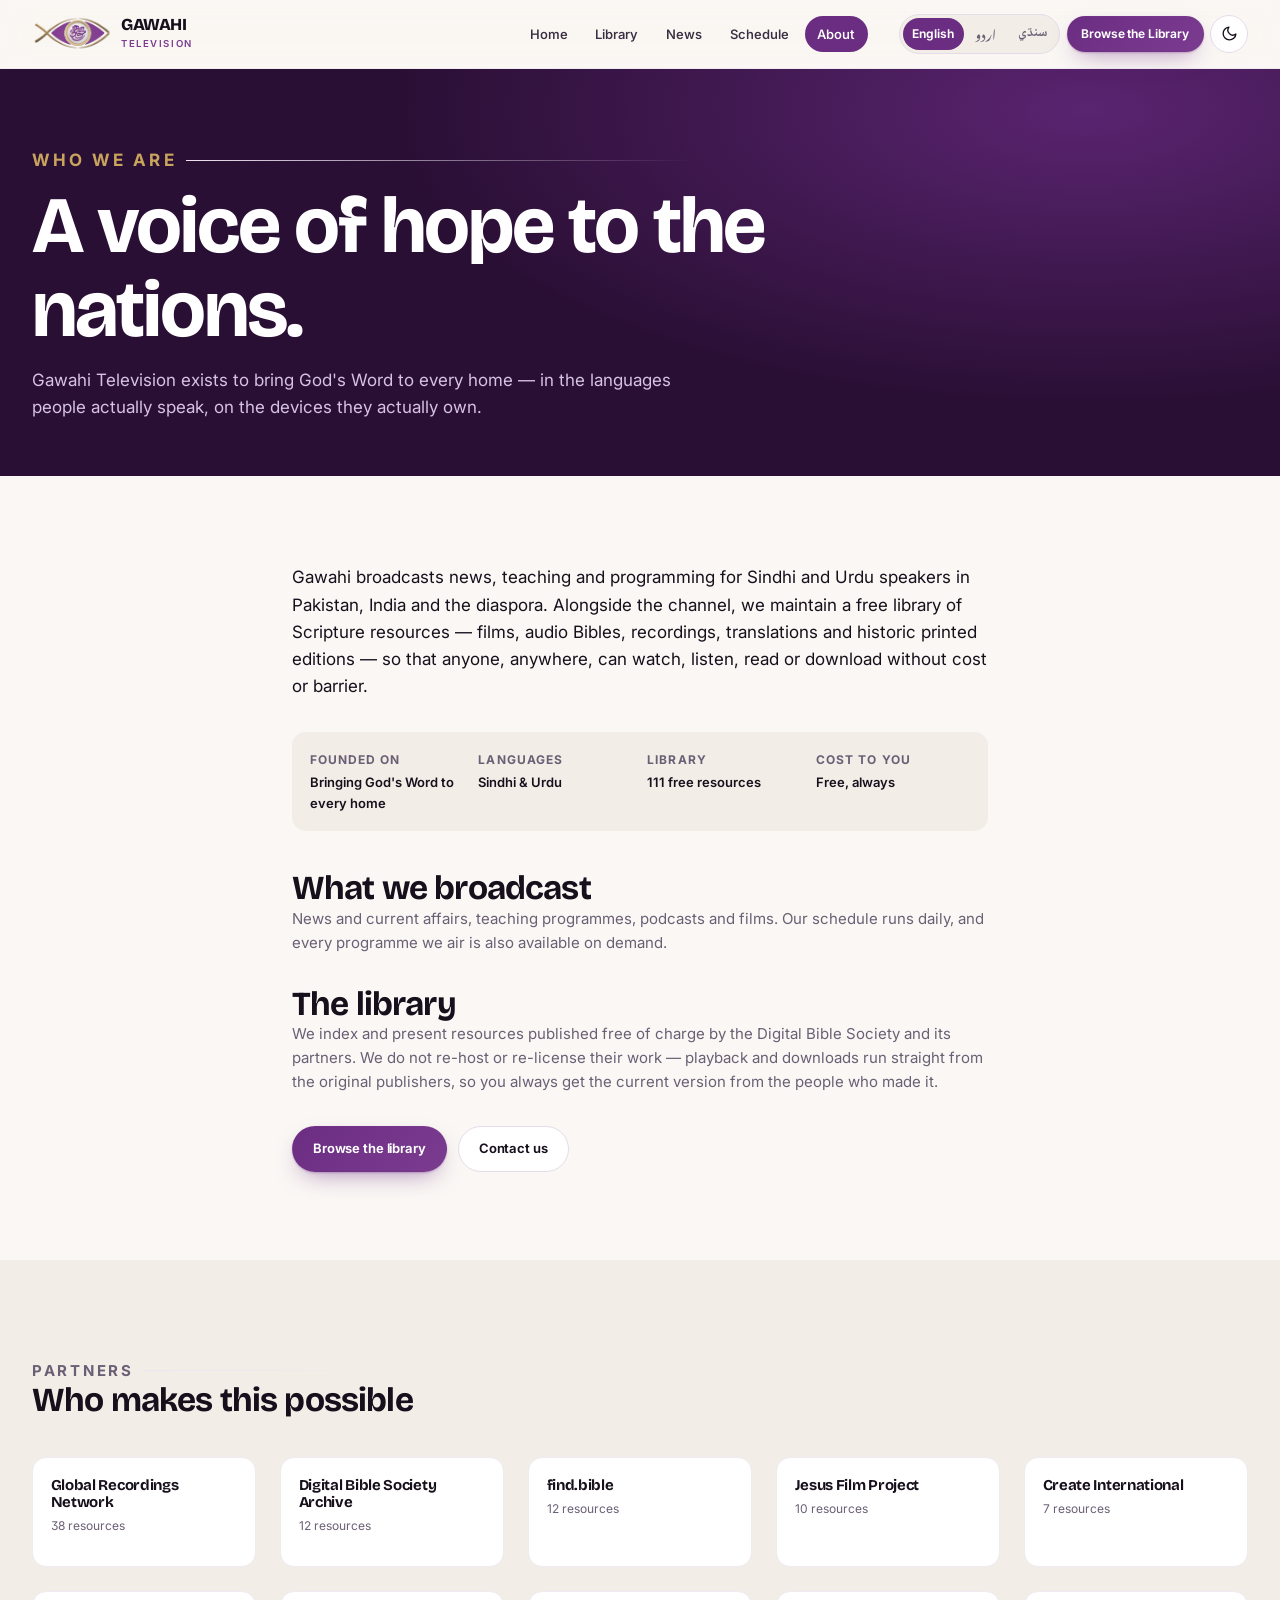
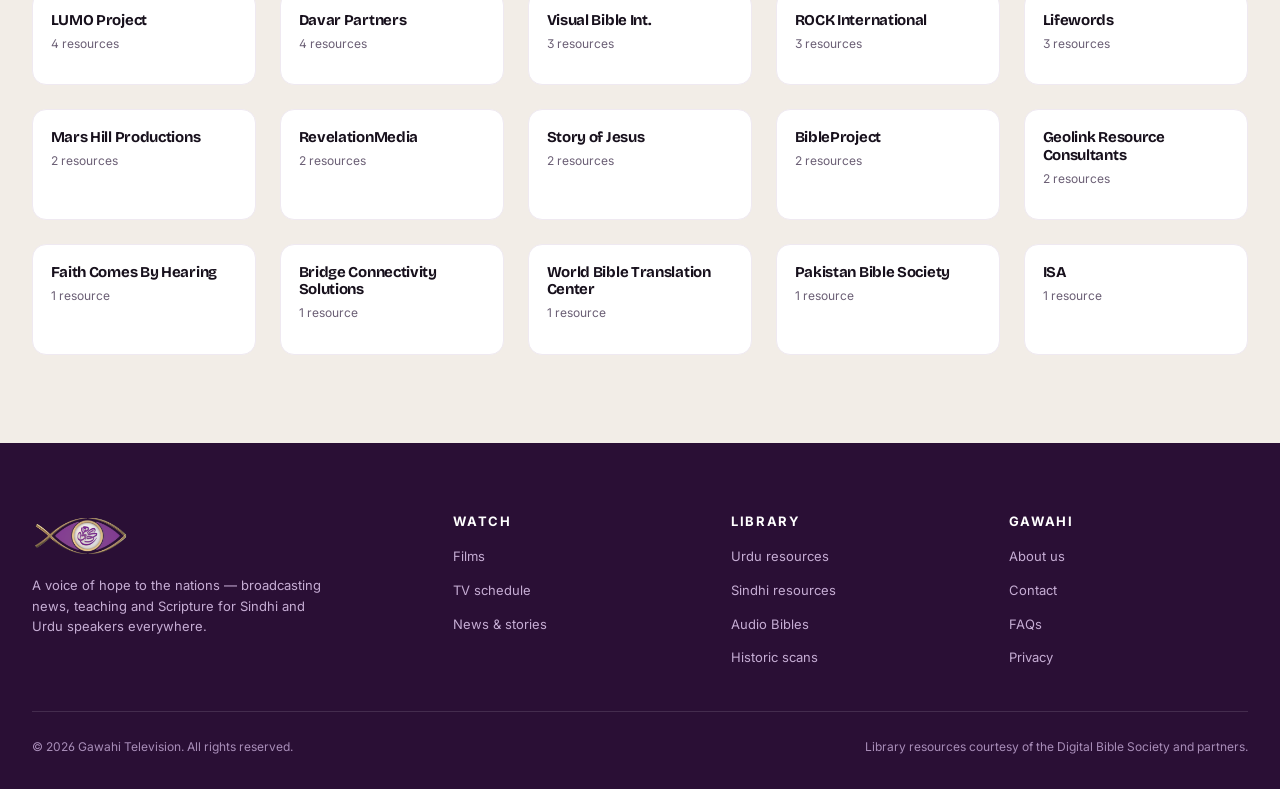
==== commit 7a0e3b90: "Add Gawahi Live channel and harden the site for launch Gawahi Live - The hero now plays the channel'" ====
--- a/about.html
+++ b/about.html
@@ -10,12 +10,7 @@
 <link rel="preconnect" href="https://fonts.gstatic.com" crossorigin>
 <link href="https://fonts.googleapis.com/css2?family=Bricolage+Grotesque:opsz,wght@12..96,400..800&family=Inter:wght@400..700&family=Noto+Nastaliq+Urdu:wght@400..700&family=Noto+Naskh+Arabic:wght@400..700&display=swap" rel="stylesheet">
 <link rel="stylesheet" href="assets/css/site.css">
-<script>
-/* Apply the saved language before first paint so RTL never flashes. */
-(function(){try{var l=localStorage.getItem('gawahi-lang');
-if(l==='ur'||l==='sd'){var r=document.documentElement;r.lang=l;r.dir='rtl';
-r.dataset.font=l==='ur'?'nastaliq':'naskh';}}catch(e){}})();
-</script>
+<script src="assets/js/boot.js"></script>
 </head>
 <body>
 
--- a/assets/css/site.css
+++ b/assets/css/site.css
@@ -496,8 +496,10 @@
 /* Nastaliq hangs a long way below the baseline and needs generous leading. */
 :root[data-font="nastaliq"] body{line-height:2.15}
 :root[data-font="naskh"] body{line-height:1.95}
-:root[data-font="nastaliq"] h1{line-height:1.42;padding-block:.2em}
-:root[data-font="nastaliq"] h2{line-height:1.5;padding-block:.18em}
+/* Nastaliq cascades diagonally: a word like ہر گھر climbs well above the
+   x-height, so below ~1.75 a two-line headline collides with itself. */
+:root[data-font="nastaliq"] h1{line-height:1.8;padding-block:.15em}
+:root[data-font="nastaliq"] h2{line-height:1.72;padding-block:.12em}
 :root[data-font="nastaliq"] h3{line-height:1.7;padding-block:.14em}
 :root[data-font="nastaliq"] h4{line-height:1.8;padding-block:.12em}
 :root[data-font="naskh"] h1{line-height:1.35;padding-block:.14em}
@@ -538,7 +540,7 @@
 :root[data-font="nastaliq"] .card-body,:root[data-font="naskh"] .card-body{padding-bottom:1.3rem}
 
 /* The gold rule under the hero emphasis sits too close to Nastaliq descenders. */
-:root[data-font="nastaliq"] .hero h1 em::after{bottom:-.16em}
+:root[data-font="nastaliq"] .hero h1 em::after{bottom:.02em}
 :root[data-font="naskh"] .hero h1 em::after{bottom:-.04em}
 
 /* The header bar is sized for Latin; Arabic labels need a little more height. */
@@ -660,3 +662,93 @@
    give it a third line rather than letting it run past the cover */
 .cover-title.latin{font-size:.95rem;line-height:1.35;-webkit-line-clamp:3;line-clamp:3;
   font-weight:600;letter-spacing:-.01em;text-align:center;direction:ltr}
+
+/* ==========================================================================
+   Gawahi Live — the hero's broadcast screen
+   ========================================================================== */
+.live{display:flex;flex-direction:column;gap:0;border-radius:var(--r-lg);overflow:hidden;
+  background:#0d0711;box-shadow:var(--shadow-lg);border:1px solid rgba(255,255,255,.08)}
+.live-screen{position:relative;aspect-ratio:16/9;background:#000 center/cover no-repeat}
+.live-screen iframe,.live-screen #livePlayer{position:absolute;inset:0;width:100%;height:100%;border:0}
+.live-badge{flex:0 0 auto;
+  display:inline-flex;align-items:center;gap:.45rem;padding:.28rem .65rem;border-radius:6px;
+  background:var(--red);color:#fff;font-size:.72rem;font-weight:800;letter-spacing:.08em;
+  text-transform:uppercase;box-shadow:0 4px 14px rgba(199,48,31,.45)}
+.live-badge::before{content:"";width:7px;height:7px;border-radius:50%;background:#fff;animation:pulse 1.6s infinite}
+.live-sound,.live-back{position:absolute;z-index:3;display:inline-flex;align-items:center;gap:.5rem;
+  padding:.55rem .95rem;border-radius:99px;border:0;cursor:pointer;font-weight:700;font-size:var(--t-sm);
+  background:rgba(255,255,255,.95);color:var(--purple-700);box-shadow:0 6px 20px rgba(0,0,0,.35);
+  transition:transform .2s var(--ease)}
+.live-sound{top:50%;left:50%;transform:translate(-50%,-50%);padding:.8rem 1.25rem;font-size:var(--t-base)}
+.live-sound:hover{transform:translate(-50%,-50%) scale(1.05)}
+.live-sound svg{width:17px;height:17px;stroke:currentColor;fill:none;stroke-width:2;stroke-linecap:round;stroke-linejoin:round}
+.live-back{position:static;margin-inline-start:auto;padding:.35rem .8rem;font-size:var(--t-xs);
+  background:var(--gold-500);color:#241703;box-shadow:none}
+.live-bar{display:flex;align-items:center;gap:.6rem;min-height:30px}
+.live-fail{position:absolute;inset:0;display:grid;place-items:center;padding:1.5rem;text-align:center;
+  background:rgba(13,7,17,.88);color:#fff;font-weight:600;text-decoration:underline;z-index:4}
+
+.live-meta{padding:1rem 1.15rem 1.1rem;color:#fff}
+.live-label{margin:0;font-size:.68rem;font-weight:800;letter-spacing:.14em;text-transform:uppercase;color:var(--gold-500)}
+.live-title{margin:.2rem 0 0;color:#fff;font-size:var(--t-md);line-height:1.35;
+  display:-webkit-box;-webkit-line-clamp:2;line-clamp:2;-webkit-box-orient:vertical;overflow:hidden}
+.live-label-next{margin-top:.9rem;color:#B59BC3}
+.live-next{list-style:none;margin:.45rem 0 0;padding:0;display:grid;gap:.5rem}
+.live-next li{display:grid;grid-template-columns:72px minmax(0,1fr);gap:.7rem;align-items:center}
+.live-next li>span{min-width:0}
+.live-next img{width:72px;aspect-ratio:16/9;object-fit:cover;border-radius:6px;background:#241a2b}
+.live-next time{display:block;font-size:.72rem;font-weight:700;color:var(--gold-400);
+  font-family:'Inter',system-ui,sans-serif;direction:ltr;unicode-bidi:isolate;letter-spacing:0}
+.live-next b{display:block;font-weight:600;font-size:var(--t-sm);color:#E3D3EC;line-height:1.35;
+  white-space:nowrap;overflow:hidden;text-overflow:ellipsis}
+[dir="rtl"] .live-next time{text-align:right}
+
+/* Arabic-script interface: the chrome follows the page, titles stay Latin */
+:root[data-font="nastaliq"] .live-label,:root[data-font="naskh"] .live-label{
+  text-transform:none;font-size:.82rem;line-height:1.9}
+:root[data-font="nastaliq"] .live-badge,:root[data-font="naskh"] .live-badge{
+  text-transform:none;font-size:.8rem;line-height:1.7;padding-block:.12rem}
+:root[data-font="nastaliq"] .live-sound,:root[data-font="naskh"] .live-sound,
+:root[data-font="nastaliq"] .live-back,:root[data-font="naskh"] .live-back{line-height:2;padding-block:.35rem}
+.live-title.latin,.live-next b.latin{font-family:'Inter',system-ui,sans-serif;unicode-bidi:plaintext}
+[dir="rtl"] .live-title.latin,[dir="rtl"] .live-next b.latin{text-align:right}
+
+@media(max-width:940px){.live-next li:nth-child(n+3){display:none}}
+
+/* schedule rows carry the programme's thumbnail now that they are real videos */
+.sched-prog{display:grid;grid-template-columns:88px minmax(0,1fr);gap:.8rem;align-items:center;min-width:0}
+.sched-prog img{width:88px;aspect-ratio:16/9;object-fit:cover;border-radius:6px;background:var(--paper-3)}
+.sched-n.latin{font-family:'Inter',system-ui,sans-serif;unicode-bidi:plaintext;line-height:1.4;
+  display:-webkit-box;-webkit-line-clamp:2;line-clamp:2;-webkit-box-orient:vertical;overflow:hidden}
+/* right-aligning LTR text inside a line clamp overflows the clamp box (see cards) */
+[dir="rtl"] .sched-prog>span:has(.sched-n.latin){text-align:left}
+.sched-row .chip{font-family:'Inter',system-ui,sans-serif;direction:ltr;unicode-bidi:isolate}
+.sched-row .chip-live{font-family:inherit;direction:inherit}
+@media(max-width:560px){.sched-prog{grid-template-columns:64px minmax(0,1fr)}.sched-prog img{width:64px}}
+
+/* On a phone the channel is the first thing you see, like opening a TV app. */
+@media(max-width:940px){
+  .hero-in .live{order:-1;margin-inline:calc(var(--pad) * -.5)}
+  .hero-in{padding-top:1.25rem}
+}
+.live-sound{white-space:nowrap}
+:root[data-font="nastaliq"] .live-sound{line-height:1.7;padding-block:.3rem;font-size:.95rem}
+:root[data-font="naskh"] .live-sound{line-height:1.6;font-size:.95rem}
+@media(max-width:560px){
+  .live-sound{font-size:var(--t-sm);padding:.55rem .95rem}
+  :root[data-font="nastaliq"] .live-sound{font-size:.85rem}
+  .live-meta{padding:.85rem .95rem 1rem}
+  .live-bar{gap:.45rem}
+  .live-back{padding:.25rem .65rem;font-size:.72rem}
+  :root[data-font="nastaliq"] .live-back,:root[data-font="nastaliq"] .live-badge{font-size:.74rem;line-height:1.75;padding-block:.08rem}
+  :root[data-font="nastaliq"] .live-label{font-size:.76rem}
+  .live-title{font-size:var(--t-base)}
+}
+
+/* A Latin heading on an Urdu/Sindhi page must not inherit Nastaliq's tall
+   heading leading — ":root[data-font] h3" (0,2,1) outranks "h3.latin" (0,1,1),
+   so restate it with enough weight. */
+:root[data-font="nastaliq"] :is(h1,h2,h3,h4).latin,
+:root[data-font="naskh"] :is(h1,h2,h3,h4).latin{line-height:1.22;padding-block:0}
+:root[data-font="nastaliq"] .live-title.latin,
+:root[data-font="naskh"] .live-title.latin{line-height:1.38}
